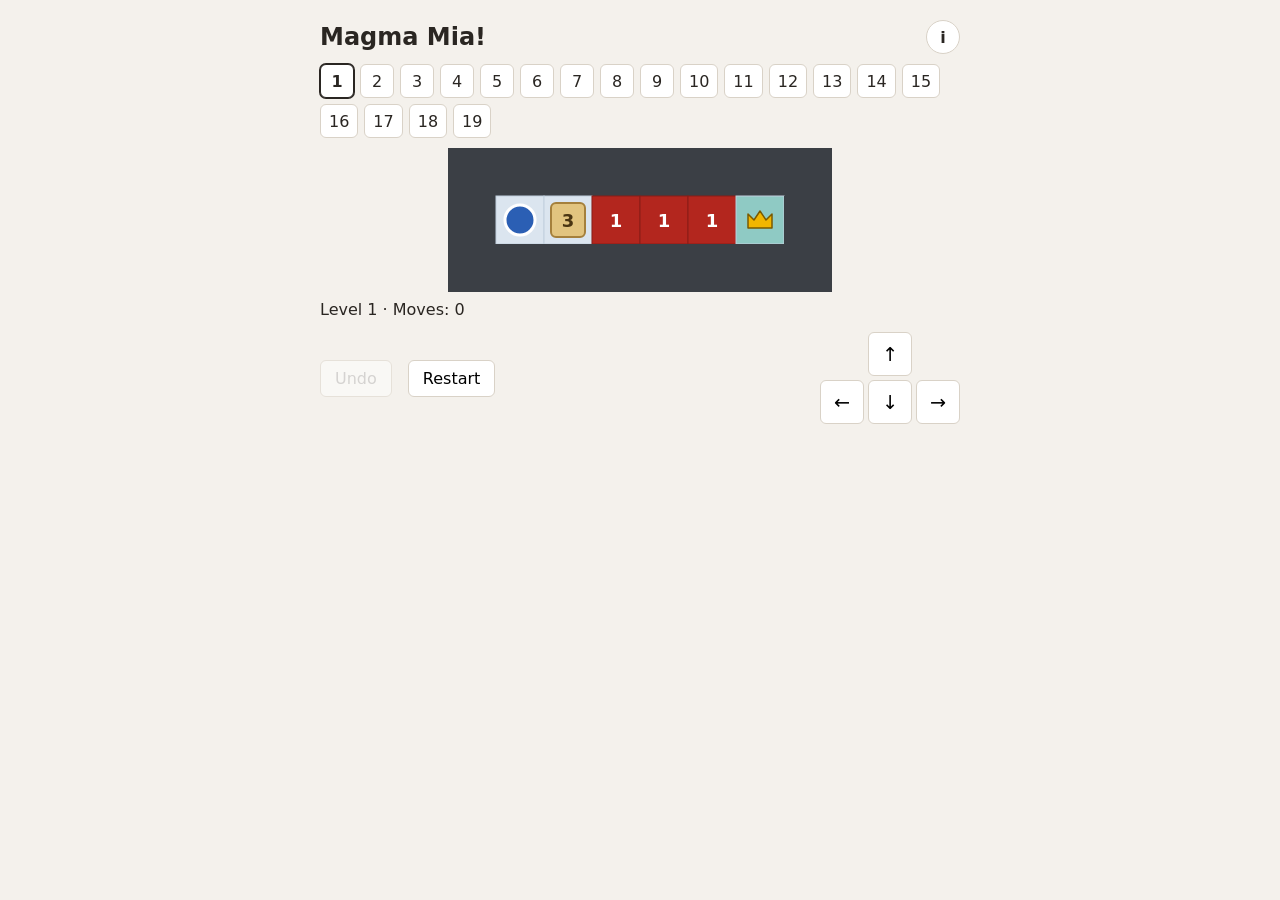
==== index.html @ bc9669b2 "Add a dancefloor candidate set to the game at ?set=dancefloor Twelve "Clear the dancefloor" candidat" ====
<!doctype html>
<html lang="en">

<head>
  <meta charset="utf-8">
  <meta name="viewport" content="width=device-width, initial-scale=1">
  <meta name="theme-color" content="#f4f1ec">
  <title>Magma Mia!</title>
  <link rel="stylesheet" href="styles.css?v=20260921s">
  <script src="src/engine.js?v=20260921s" defer></script>
  <script src="src/levels.js?v=20260921s" defer></script>
  <script src="src/render.js?v=20260921s" defer></script>
  <script src="src/play.js?v=20260921s" defer></script>
</head>

<body>
  <main class="app">
    <section class="play-area game">
      <header class="game-header">
        <h1 id="game-title">Magma Mia!</h1>
        <button id="info-button" class="icon-button" type="button" aria-label="How to play" aria-expanded="false" aria-controls="info-panel">i</button>
      </header>

      <div id="info-panel" class="info-panel" hidden>
        <ul>
          <li id="objective-help">Seize the crown!</li>
          <li>Walk with the arrow keys or WASD, the buttons below, or by tapping a square next to you.</li>
          <li>Walk into a stack of blocks to push it over. It topples away from you and drops one block on each of the next squares in a line, as many as the stack was tall.</li>
          <li>A block dropped on lava makes it one shallower; lava with nothing left is safe floor. Blocks that fall off the edge are lost, and blocks that hit a wall pile up against it.</li>
          <li>Blocks can land on the crown and cover it. Push them off to uncover it.</li>
          <li>Stepping into lava, or off the edge, is fatal: the level restarts. There is no limit on undo.</li>
        </ul>
        <label class="field-check">
          <input id="gentle-lava" type="checkbox">
          <span>Gentle lava: refuse the move instead of dying</span>
        </label>
        <label class="field-check">
          <input id="show-preview" type="checkbox">
          <span>Preview where a push's blocks would land</span>
        </label>
      </div>

      <nav id="level-nav" class="level-nav" aria-label="Levels"></nav>

      <div id="board-wrap" class="board-wrap">
        <svg id="board" class="board" role="img" aria-label="Game board"></svg>
      </div>

      <p id="status" class="status" aria-live="polite"></p>

      <div class="controls">
        <button id="undo-button" type="button">Undo</button>
        <button id="restart-button" type="button">Restart</button>
        <button id="next-button" type="button" hidden>Next level</button>
        <div class="dpad" aria-label="Move">
          <button class="dpad-up" data-dir="up" type="button" aria-label="Move up">↑</button>
          <button class="dpad-left" data-dir="left" type="button" aria-label="Move left">←</button>
          <button class="dpad-down" data-dir="down" type="button" aria-label="Move down">↓</button>
          <button class="dpad-right" data-dir="right" type="button" aria-label="Move right">→</button>
        </div>
      </div>
    </section>
  </main>
</body>

</html>
---- styles.css ----
:root {
  color-scheme: light;
  --page-bg: #f4f1ec;
  --ink: #2a2622;
  --muted: #6c645b;
  --panel: #ffffff;
  --line: #d9d2c7;

  /* Board palette. Lava is dark red and stacks are light sandy beige, so they
     differ strongly in lightness (not just hue) and stay distinguishable for
     colour-blind players. They also differ in shape: lava fills its cell,
     stacks sit inset on floor. The floor is a very pale blue-grey and the goal
     floor is teal, kept well away from the beige of the stacks that can cover it. */
  --floor: #dbe5ef;
  --floor-edge: #c1cfdd;
  --goal-floor: #8fcac4;
  --lava: #b3261e;
  --lava-edge: #8a1c16;
  --stack: #e2c47f;
  --stack-edge: #a5803c;
  --wall: #3b3f45;
  --player: #2b5fb4;
  --crown: #f2b600;
  --crown-edge: #7a5a00;
}

* {
  box-sizing: border-box;
}

body {
  margin: 0;
  min-height: 100vh;
  background: var(--page-bg);
  color: var(--ink);
  font-family: Inter, ui-sans-serif, system-ui, -apple-system, BlinkMacSystemFont, "Segoe UI", sans-serif;
}

button,
select,
textarea {
  font: inherit;
}

.app {
  display: grid;
  justify-items: center;
  padding: 20px 16px 40px;
}

.play-area {
  width: min(100%, 640px);
}

.masthead h1 {
  margin: 0;
  font-size: 1.5rem;
}

.subtitle {
  margin: 2px 0 14px;
  color: var(--muted);
  font-size: 0.9rem;
}

.objective {
  margin: 0 0 8px;
  font-weight: 600;
}

.board-wrap {
  overflow: auto;
  border-radius: 6px;
}

.board {
  display: block;
  width: 100%;
  height: auto;
  margin: 0 auto;
  user-select: none;
  -webkit-user-select: none;
  touch-action: manipulation;
}

.cell-floor {
  fill: var(--floor);
  stroke: var(--floor-edge);
  stroke-width: 1;
}

.cell-floor.is-goal {
  fill: var(--goal-floor);
}

.cell-lava {
  fill: var(--lava);
  stroke: var(--lava-edge);
  stroke-width: 1;
}

.cell-wall {
  fill: var(--wall);
}

.stack {
  fill: var(--stack);
  stroke: var(--stack-edge);
  stroke-width: 2;
}

.cell-number {
  text-anchor: middle;
  dominant-baseline: central;
  font-size: 18px;
  font-weight: 700;
  pointer-events: none;
}

.cell-number.on-lava {
  fill: #ffffff;
}

.cell-number.on-abyss {
  fill: #ffffff;
  fill-opacity: 0.7;
  font-size: 24px;
  font-weight: 400;
}

.cell-number.on-stack {
  fill: #4a3512;
}

.crown {
  fill: var(--crown);
  stroke: var(--crown-edge);
  stroke-width: 1.5;
  stroke-linejoin: round;
  pointer-events: none;
}

.player {
  fill: var(--player);
  stroke: #ffffff;
  stroke-width: 3;
}

.status {
  min-height: 1.5em;
  margin: 8px 0;
}

.status.is-won {
  color: #1c6b2a;
  font-weight: 700;
}

.status.is-died {
  color: var(--lava);
  font-weight: 700;
}

.controls {
  display: flex;
  flex-wrap: wrap;
  align-items: center;
  gap: 10px 16px;
}

.controls > button,
.button-row button {
  padding: 8px 14px;
  border: 1px solid var(--line);
  border-radius: 6px;
  background: var(--panel);
  cursor: pointer;
}

.controls > button:disabled {
  opacity: 0.5;
  cursor: default;
}

.dpad {
  display: grid;
  grid-template-columns: repeat(3, 44px);
  grid-template-rows: repeat(2, 44px);
  grid-template-areas:
    ". up ."
    "left down right";
  gap: 4px;
  margin-left: auto;
}

.dpad button {
  border: 1px solid var(--line);
  border-radius: 6px;
  background: var(--panel);
  font-size: 1.2rem;
  cursor: pointer;
  touch-action: manipulation;
}

.dpad-up { grid-area: up; }
.dpad-left { grid-area: left; }
.dpad-down { grid-area: down; }
.dpad-right { grid-area: right; }

.keys-hint,
.legend {
  color: var(--muted);
  font-size: 0.85rem;
}

.panel {
  margin-top: 16px;
  padding: 10px 14px;
  border: 1px solid var(--line);
  border-radius: 8px;
  background: var(--panel);
}

.panel summary {
  cursor: pointer;
  font-weight: 600;
}

.field {
  display: grid;
  gap: 4px;
  margin-top: 10px;
}

.field-check {
  grid-template-columns: auto 1fr;
  align-items: center;
  gap: 8px;
}

.field select,
.field textarea {
  width: 100%;
  padding: 6px 8px;
  border: 1px solid var(--line);
  border-radius: 6px;
  background: #fff;
  color: inherit;
}

.field textarea,
.current-text {
  font-family: ui-monospace, SFMono-Regular, Menlo, Consolas, monospace;
  font-size: 0.95rem;
}

.button-row {
  margin-top: 10px;
}

.level-error {
  margin: 8px 0 0;
  color: var(--lava);
}

.current-text {
  margin: 10px 0 0;
  overflow-x: auto;
}

code {
  font-family: ui-monospace, SFMono-Regular, Menlo, Consolas, monospace;
}

/* The player-facing game (index.html) */

.game-header {
  display: flex;
  align-items: center;
  justify-content: space-between;
  gap: 12px;
  margin-bottom: 10px;
}

.game-header h1 {
  margin: 0;
  font-size: 1.5rem;
}

.icon-button {
  width: 34px;
  height: 34px;
  border: 1px solid var(--line);
  border-radius: 50%;
  background: var(--panel);
  color: var(--ink);
  font-weight: 700;
  cursor: pointer;
}

.info-panel {
  margin: 0 0 12px;
  padding: 10px 14px;
  border: 1px solid var(--line);
  border-radius: 8px;
  background: var(--panel);
  font-size: 0.92rem;
}

.info-panel ul {
  margin: 0 0 10px;
  padding-left: 1.2em;
}

.info-panel li + li {
  margin-top: 4px;
}

.info-panel .field-check + .field-check {
  margin-top: 6px;
}

.info-panel .field-check {
  display: flex;
  align-items: center;
  gap: 8px;
  margin: 0;
}

.level-nav {
  display: flex;
  flex-wrap: wrap;
  gap: 6px;
  margin-bottom: 10px;
}

.level-button {
  min-width: 34px;
  height: 34px;
  padding: 0 8px;
  border: 1px solid var(--line);
  border-radius: 6px;
  background: var(--panel);
  color: var(--ink);
  font: inherit;
  cursor: pointer;
}

.level-button.is-solved {
  border-color: var(--stack-edge);
  background: #f6ecd0;
}

.level-button.is-current {
  border-color: var(--ink);
  font-weight: 700;
  box-shadow: 0 0 0 1px var(--ink);
}

.controls > button[hidden] {
  display: none;
}

/* Push preview tags (see drawChips in render.js) */

.preview-chip {
  pointer-events: none;
}

.preview-chip rect {
  fill: #fffdf6;
  fill-opacity: 0.95;
  stroke: var(--stack-edge);
  stroke-width: 1.5;
}

.preview-chip text {
  fill: #4a3512;
  font-size: 11px;
  font-weight: 700;
  text-anchor: middle;
  dominant-baseline: central;
}

/* Blocks that would be lost off the edge: dashed and muted. */
.preview-chip.is-lost rect {
  stroke: #6c645b;
  stroke-dasharray: 3 2;
  fill-opacity: 0.8;
}

.preview-chip.is-lost text {
  fill: #6c645b;
}
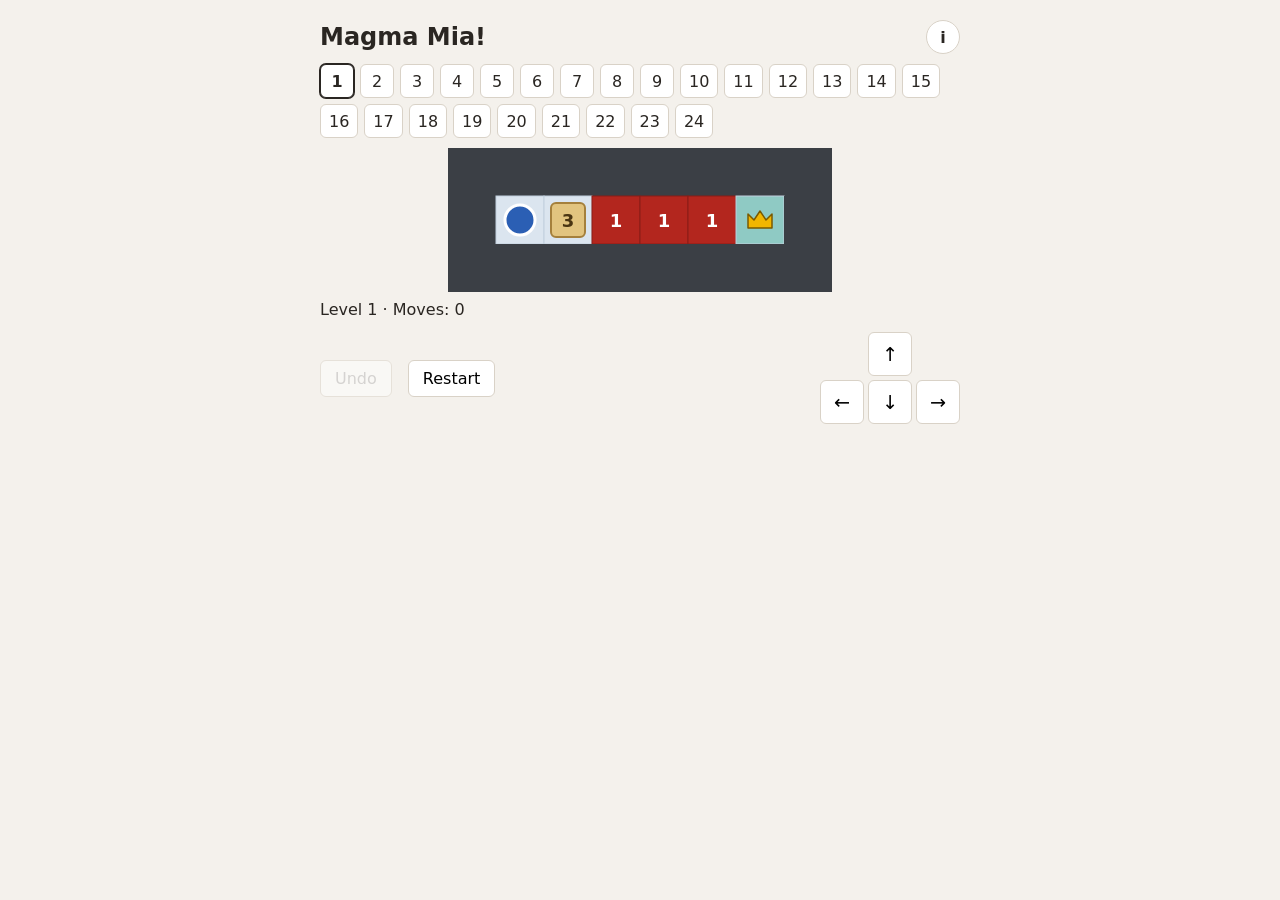
==== commit d5c2ca53: "Add the five group 1 search levels as levels 20 to 24 The levels kept by the first search that ignor" ====
--- a/index.html
+++ b/index.html
@@ -6,11 +6,11 @@
   <meta name="viewport" content="width=device-width, initial-scale=1">
   <meta name="theme-color" content="#f4f1ec">
   <title>Magma Mia!</title>
-  <link rel="stylesheet" href="styles.css?v=20260921s">
-  <script src="src/engine.js?v=20260921s" defer></script>
-  <script src="src/levels.js?v=20260921s" defer></script>
-  <script src="src/render.js?v=20260921s" defer></script>
-  <script src="src/play.js?v=20260921s" defer></script>
+  <link rel="stylesheet" href="styles.css?v=20260921v">
+  <script src="src/engine.js?v=20260921v" defer></script>
+  <script src="src/levels.js?v=20260921v" defer></script>
+  <script src="src/render.js?v=20260921v" defer></script>
+  <script src="src/play.js?v=20260921v" defer></script>
 </head>
 
 <body>
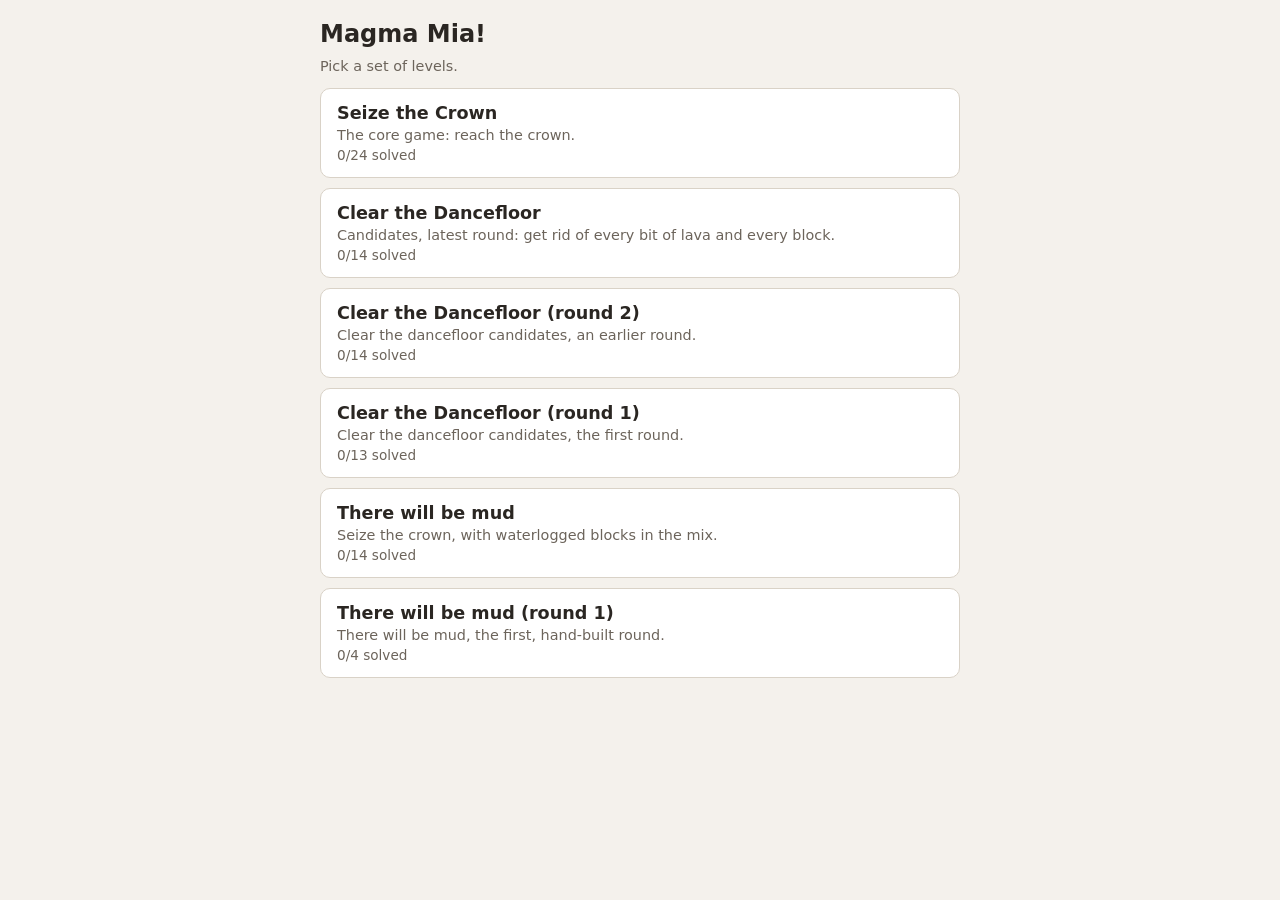
==== commit 112ceca0: "Add waterlogged blocks ("There will be mud"), dancefloor round 3, and a home screen Waterlogged bloc" ====
--- a/index.html
+++ b/index.html
@@ -6,18 +6,45 @@
   <meta name="viewport" content="width=device-width, initial-scale=1">
   <meta name="theme-color" content="#f4f1ec">
   <title>Magma Mia!</title>
-  <link rel="stylesheet" href="styles.css?v=20260921v">
-  <script src="src/engine.js?v=20260921v" defer></script>
-  <script src="src/levels.js?v=20260921v" defer></script>
-  <script src="src/render.js?v=20260921v" defer></script>
-  <script src="src/play.js?v=20260921v" defer></script>
+  <link rel="stylesheet" href="styles.css?v=20260922f">
+  <script src="src/engine.js?v=20260922f" defer></script>
+  <script src="src/levels.js?v=20260922f" defer></script>
+  <script src="src/render.js?v=20260922f" defer></script>
+  <script src="src/play.js?v=20260922f" defer></script>
 </head>
 
 <body>
   <main class="app">
-    <section class="play-area game">
+    <!-- Which one of the three sections below is shown is decided by play.js
+         (state.view), toggling `hidden`. Home lists the sets of levels; Levels is
+         the picker for whichever set was chosen (or linked to with ?set=); Play is
+         the board itself. -->
+    <section id="home-screen" class="play-area home" hidden>
       <header class="game-header">
-        <h1 id="game-title">Magma Mia!</h1>
+        <h1>Magma Mia!</h1>
+      </header>
+      <p class="subtitle">Pick a set of levels.</p>
+      <div id="mode-list" class="mode-list"></div>
+    </section>
+
+    <section id="levels-screen" class="play-area levels" hidden>
+      <header class="game-header">
+        <div class="header-left">
+          <button id="levels-home-button" class="text-button" type="button">&larr; Modes</button>
+          <h1 id="levels-title">Levels</h1>
+        </div>
+        <button id="levels-continue-button" class="text-button" type="button" hidden>Continue &rarr;</button>
+      </header>
+      <p id="levels-subtitle" class="subtitle"></p>
+      <div id="levels-grid" class="level-nav levels-grid" aria-label="Levels"></div>
+    </section>
+
+    <section id="play-screen" class="play-area game" hidden>
+      <header class="game-header">
+        <div class="header-left">
+          <button id="play-levels-button" class="text-button" type="button">&larr; Levels</button>
+          <h1 id="game-title">Magma Mia!</h1>
+        </div>
         <button id="info-button" class="icon-button" type="button" aria-label="How to play" aria-expanded="false" aria-controls="info-panel">i</button>
       </header>
 
@@ -27,6 +54,7 @@
           <li>Walk with the arrow keys or WASD, the buttons below, or by tapping a square next to you.</li>
           <li>Walk into a stack of blocks to push it over. It topples away from you and drops one block on each of the next squares in a line, as many as the stack was tall.</li>
           <li>A block dropped on lava makes it one shallower; lava with nothing left is safe floor. Blocks that fall off the edge are lost, and blocks that hit a wall pile up against it.</li>
+          <li>A darker, wet-sand block is waterlogged mud: dropped on lava it fills it completely, however deep (but not the infinite lava around the edge). Touching a waterlogged block waterlogs the rest of that stack too.</li>
           <li>Blocks can land on the crown and cover it. Push them off to uncover it.</li>
           <li>Stepping into lava, or off the edge, is fatal: the level restarts. There is no limit on undo.</li>
         </ul>
@@ -39,8 +67,6 @@
           <span>Preview where a push's blocks would land</span>
         </label>
       </div>
-
-      <nav id="level-nav" class="level-nav" aria-label="Levels"></nav>
 
       <div id="board-wrap" class="board-wrap">
         <svg id="board" class="board" role="img" aria-label="Game board"></svg>
--- a/styles.css
+++ b/styles.css
@@ -18,6 +18,11 @@
   --lava-edge: #8a1c16;
   --stack: #e2c47f;
   --stack-edge: #a5803c;
+  /* Waterlogged blocks ("There will be mud"): the same sandy hue, darkened like wet
+     sand, so wet and dry read as the same material in two states, not two materials.
+     Revisit alongside the brown/red colourblind check once the mechanic settles. */
+  --stack-wet: #8a6b3a;
+  --stack-wet-edge: #5c4620;
   --wall: #3b3f45;
   --player: #2b5fb4;
   --crown: #f2b600;
@@ -109,6 +114,11 @@
   stroke-width: 2;
 }
 
+.stack.is-wet {
+  fill: var(--stack-wet);
+  stroke: var(--stack-wet-edge);
+}
+
 .cell-number {
   text-anchor: middle;
   dominant-baseline: central;
@@ -130,6 +140,11 @@
 
 .cell-number.on-stack {
   fill: #4a3512;
+}
+
+.cell-number.on-wet {
+  /* The dark stack text doesn't read on the darker wet fill; go light instead. */
+  fill: #f4ead2;
 }
 
 .crown {
@@ -287,6 +302,82 @@
   font-size: 1.5rem;
 }
 
+.header-left {
+  display: flex;
+  align-items: center;
+  gap: 10px;
+}
+
+.text-button {
+  padding: 6px 4px;
+  border: none;
+  background: none;
+  color: var(--muted);
+  font: inherit;
+  font-weight: 600;
+  cursor: pointer;
+}
+
+.text-button:hover {
+  color: var(--ink);
+}
+
+.text-button[hidden] {
+  display: none;
+}
+
+/* Home screen: pick a set of levels. */
+
+.mode-list {
+  display: grid;
+  gap: 10px;
+  margin-top: 14px;
+}
+
+.mode-card {
+  display: grid;
+  gap: 4px;
+  padding: 14px 16px;
+  border: 1px solid var(--line);
+  border-radius: 10px;
+  background: var(--panel);
+  text-align: left;
+  font: inherit;
+  color: inherit;
+  cursor: pointer;
+}
+
+.mode-card:hover {
+  border-color: var(--stack-edge);
+}
+
+.mode-title {
+  font-size: 1.1rem;
+  font-weight: 700;
+}
+
+.mode-blurb {
+  color: var(--muted);
+  font-size: 0.9rem;
+}
+
+.mode-progress {
+  color: var(--muted);
+  font-size: 0.85rem;
+}
+
+/* Level-select screen: a grid of level buttons within one set. */
+
+.levels-grid {
+  margin-top: 4px;
+}
+
+.levels-grid .level-button {
+  min-width: 44px;
+  height: 44px;
+  font-size: 1.05rem;
+}
+
 .icon-button {
   width: 34px;
   height: 34px;
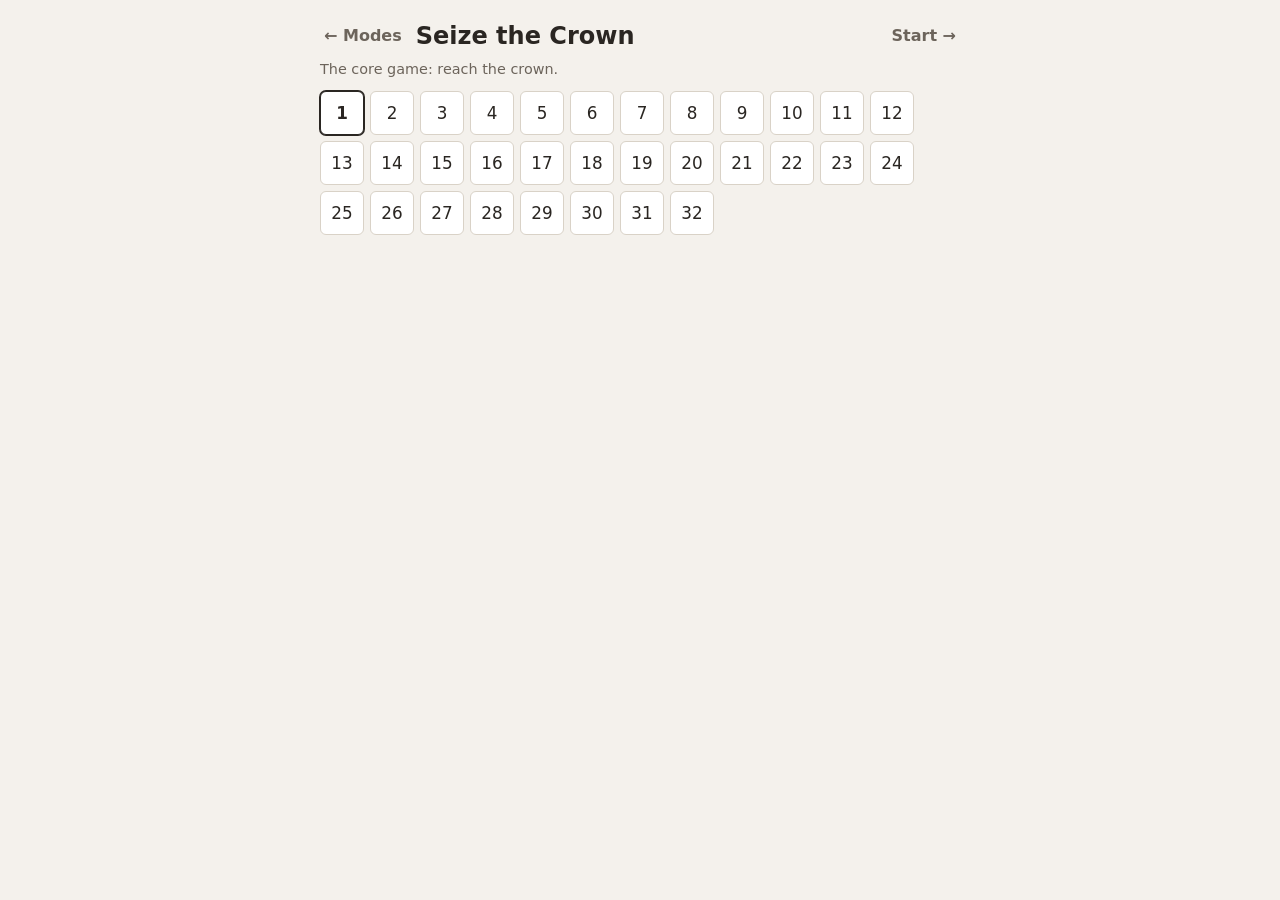
==== commit 26b9bec5: "Add new levels from both generators, and make Seize the Crown the real front page Levels: potion tut" ====
--- a/index.html
+++ b/index.html
@@ -6,11 +6,11 @@
   <meta name="viewport" content="width=device-width, initial-scale=1">
   <meta name="theme-color" content="#f4f1ec">
   <title>Magma Mia!</title>
-  <link rel="stylesheet" href="styles.css?v=20260922f">
-  <script src="src/engine.js?v=20260922f" defer></script>
-  <script src="src/levels.js?v=20260922f" defer></script>
-  <script src="src/render.js?v=20260922f" defer></script>
-  <script src="src/play.js?v=20260922f" defer></script>
+  <link rel="stylesheet" href="styles.css?v=20260923c">
+  <script src="src/engine.js?v=20260923c" defer></script>
+  <script src="src/levels.js?v=20260923h" defer></script>
+  <script src="src/render.js?v=20260923f" defer></script>
+  <script src="src/play.js?v=20260923e" defer></script>
 </head>
 
 <body>
@@ -56,6 +56,7 @@
           <li>A block dropped on lava makes it one shallower; lava with nothing left is safe floor. Blocks that fall off the edge are lost, and blocks that hit a wall pile up against it.</li>
           <li>A darker, wet-sand block is waterlogged mud: dropped on lava it fills it completely, however deep (but not the infinite lava around the edge). Touching a waterlogged block waterlogs the rest of that stack too.</li>
           <li>Blocks can land on the crown and cover it. Push them off to uncover it.</li>
+          <li>A small purple flask on the floor is a potion: pick it up by walking onto it. It buys exactly one otherwise-fatal step onto lava, then it's used up -- so the step right after that one still has to land somewhere safe. It doesn't work on the swirling abyss around the edge, which is always fatal. While you're carrying a potion, the ring around the player turns green.</li>
           <li>Stepping into lava, or off the edge, is fatal: the level restarts. There is no limit on undo.</li>
         </ul>
         <label class="field-check">
--- a/styles.css
+++ b/styles.css
@@ -25,8 +25,24 @@
   --stack-wet-edge: #5c4620;
   --wall: #3b3f45;
   --player: #2b5fb4;
+  /* A green ring while a potion is carried -- easy to tell from the ordinary white
+     ring (and from the wall's neutral grey) since it isn't a hue-only distinction. */
+  --protected: #009e73;
   --crown: #f2b600;
   --crown-edge: #7a5a00;
+  /* Potions (an unnamed idea so far): reddish purple, an Okabe-Ito colour not used
+     anywhere else on the board, so it reads as its own thing even before the flask
+     shape registers. */
+  --potion: #cc79a7;
+  --potion-edge: #7a3f5b;
+  /* The abyss (infinite lava): a dark, space-like square with a black-hole core
+     and white radiating arms, rather than a shade of ordinary lava, since it's an
+     absolute hazard a potion can't buy a step onto, unlike finite lava. The swirl
+     is its own shape cue, not just a colour one. */
+  --abyss: #221a3d;
+  --abyss-edge: #120e22;
+  --abyss-core: #000000;
+  --abyss-arm: #ffffff;
 }
 
 * {
@@ -131,11 +147,24 @@
   fill: #ffffff;
 }
 
-.cell-number.on-abyss {
-  fill: #ffffff;
-  fill-opacity: 0.7;
-  font-size: 24px;
-  font-weight: 400;
+.cell-abyss {
+  fill: var(--abyss);
+  stroke: var(--abyss-edge);
+  stroke-width: 1;
+}
+
+.abyss-arm {
+  fill: none;
+  stroke: var(--abyss-arm);
+  stroke-width: 2;
+  stroke-linecap: round;
+  opacity: 0.85;
+  pointer-events: none;
+}
+
+.abyss-core {
+  fill: var(--abyss-core);
+  pointer-events: none;
 }
 
 .cell-number.on-stack {
@@ -155,10 +184,20 @@
   pointer-events: none;
 }
 
+.potion rect {
+  fill: var(--potion);
+  stroke: var(--potion-edge);
+  stroke-width: 1.5;
+}
+
 .player {
   fill: var(--player);
   stroke: #ffffff;
   stroke-width: 3;
+}
+
+.player.is-protected {
+  stroke: var(--protected);
 }
 
 .status {
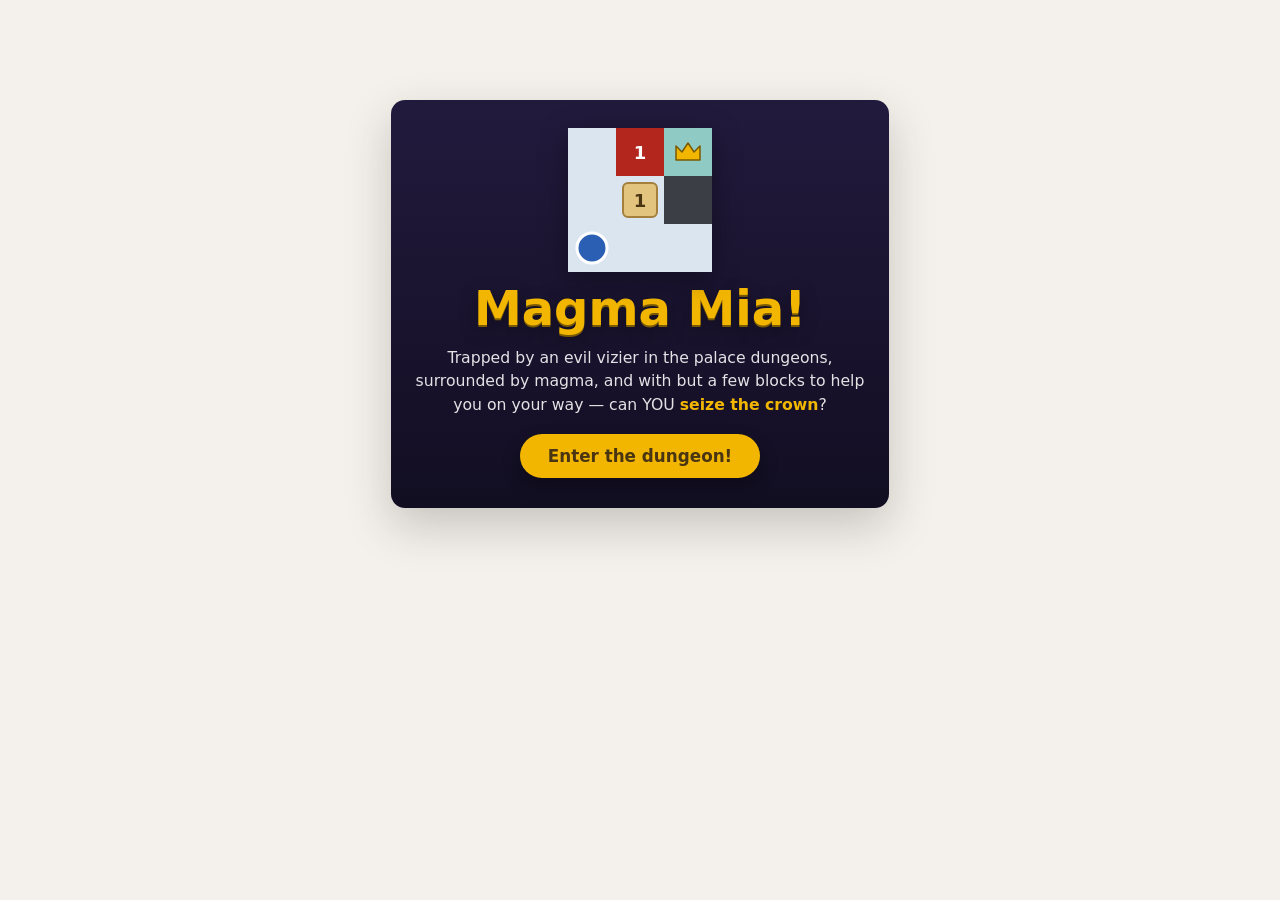
==== commit 618bfbfe: "Add a splash screen and replace the level slider with a 9-button queue. Co-Authored-By: Claude Sonne" ====
--- a/index.html
+++ b/index.html
@@ -6,19 +6,29 @@
   <meta name="viewport" content="width=device-width, initial-scale=1">
   <meta name="theme-color" content="#f4f1ec">
   <title>Magma Mia!</title>
-  <link rel="stylesheet" href="styles.css?v=20260923c">
+  <link rel="stylesheet" href="styles.css?v=20260924b">
   <script src="src/engine.js?v=20260923c" defer></script>
   <script src="src/levels.js?v=20260923h" defer></script>
-  <script src="src/render.js?v=20260923f" defer></script>
-  <script src="src/play.js?v=20260923e" defer></script>
+  <script src="src/render.js?v=20260923i" defer></script>
+  <script src="src/play.js?v=20260924b" defer></script>
 </head>
 
 <body>
   <main class="app">
-    <!-- Which one of the three sections below is shown is decided by play.js
-         (state.view), toggling `hidden`. Home lists the sets of levels; Levels is
-         the picker for whichever set was chosen (or linked to with ?set=); Play is
-         the board itself. -->
+    <!-- Which one of the four sections below is shown is decided by play.js
+         (state.view), toggling `hidden`. Splash is the real front page (Seize
+         the Crown only); Home lists every set of levels (Michael's own review
+         tool, at ?set=home); Levels is the picker for whichever set was chosen
+         (or linked to with ?set=); Play is the board itself. -->
+    <section id="splash-screen" class="play-area splash" hidden>
+      <div class="hero">
+        <svg id="splash-art" class="hero-art board" role="img" aria-label="A tiny playable taste of the game: push the block into the magma to bridge it, then step across to the crown"></svg>
+        <h1 class="hero-title">Magma Mia!</h1>
+        <p class="hero-tagline">Trapped by an evil vizier in the palace dungeons, surrounded by magma, and with but a few blocks to help you on your way &mdash; can YOU <strong>seize the crown</strong>?</p>
+        <button id="enter-dungeon-button" class="enter-button" type="button">Enter the dungeon!</button>
+      </div>
+    </section>
+
     <section id="home-screen" class="play-area home" hidden>
       <header class="game-header">
         <h1>Magma Mia!</h1>
@@ -36,15 +46,17 @@
         <button id="levels-continue-button" class="text-button" type="button" hidden>Continue &rarr;</button>
       </header>
       <p id="levels-subtitle" class="subtitle"></p>
-      <div id="levels-grid" class="level-nav levels-grid" aria-label="Levels"></div>
+      <div class="level-queue">
+        <button id="levels-queue-prev" class="queue-nav" type="button" aria-label="Earlier levels">&#9664;</button>
+        <div id="levels-grid" class="levels-grid" aria-label="Levels"></div>
+        <button id="levels-queue-next" class="queue-nav" type="button" aria-label="Later levels">&#9654;</button>
+      </div>
     </section>
 
     <section id="play-screen" class="play-area game" hidden>
-      <header class="game-header">
-        <div class="header-left">
-          <button id="play-levels-button" class="text-button" type="button">&larr; Levels</button>
-          <h1 id="game-title">Magma Mia!</h1>
-        </div>
+      <header class="game-header game-header-centered">
+        <button id="play-levels-button" class="text-button icon-only" type="button" aria-label="Back to levels">&larr;</button>
+        <h1 id="game-title">Magma Mia!</h1>
         <button id="info-button" class="icon-button" type="button" aria-label="How to play" aria-expanded="false" aria-controls="info-panel">i</button>
       </header>
 
@@ -53,15 +65,13 @@
           <li id="objective-help">Seize the crown!</li>
           <li>Walk with the arrow keys or WASD, the buttons below, or by tapping a square next to you.</li>
           <li>Walk into a stack of blocks to push it over. It topples away from you and drops one block on each of the next squares in a line, as many as the stack was tall.</li>
-          <li>A block dropped on lava makes it one shallower; lava with nothing left is safe floor. Blocks that fall off the edge are lost, and blocks that hit a wall pile up against it.</li>
-          <li>A darker, wet-sand block is waterlogged mud: dropped on lava it fills it completely, however deep (but not the infinite lava around the edge). Touching a waterlogged block waterlogs the rest of that stack too.</li>
+          <li>A block dropped on magma makes it one shallower; magma with nothing left is safe floor. Blocks that fall off the edge are lost, and blocks that hit a wall pile up against it.</li>
           <li>Blocks can land on the crown and cover it. Push them off to uncover it.</li>
-          <li>A small purple flask on the floor is a potion: pick it up by walking onto it. It buys exactly one otherwise-fatal step onto lava, then it's used up -- so the step right after that one still has to land somewhere safe. It doesn't work on the swirling abyss around the edge, which is always fatal. While you're carrying a potion, the ring around the player turns green.</li>
-          <li>Stepping into lava, or off the edge, is fatal: the level restarts. There is no limit on undo.</li>
+          <li>Stepping into magma, or off the edge, is fatal: the level restarts. There is no limit on undo.</li>
         </ul>
         <label class="field-check">
           <input id="gentle-lava" type="checkbox">
-          <span>Gentle lava: refuse the move instead of dying</span>
+          <span>Gentle magma: refuse the move instead of dying</span>
         </label>
         <label class="field-check">
           <input id="show-preview" type="checkbox">
@@ -79,12 +89,12 @@
         <button id="undo-button" type="button">Undo</button>
         <button id="restart-button" type="button">Restart</button>
         <button id="next-button" type="button" hidden>Next level</button>
-        <div class="dpad" aria-label="Move">
-          <button class="dpad-up" data-dir="up" type="button" aria-label="Move up">↑</button>
-          <button class="dpad-left" data-dir="left" type="button" aria-label="Move left">←</button>
-          <button class="dpad-down" data-dir="down" type="button" aria-label="Move down">↓</button>
-          <button class="dpad-right" data-dir="right" type="button" aria-label="Move right">→</button>
-        </div>
+      </div>
+
+      <div class="level-queue">
+        <button id="play-queue-prev" class="queue-nav" type="button" aria-label="Earlier levels">&#9664;</button>
+        <div id="play-levels-grid" class="levels-grid" aria-label="Jump to a level"></div>
+        <button id="play-queue-next" class="queue-nav" type="button" aria-label="Later levels">&#9654;</button>
       </div>
     </section>
   </main>
--- a/styles.css
+++ b/styles.css
@@ -106,8 +106,6 @@
 
 .cell-floor {
   fill: var(--floor);
-  stroke: var(--floor-edge);
-  stroke-width: 1;
 }
 
 .cell-floor.is-goal {
@@ -116,12 +114,23 @@
 
 .cell-lava {
   fill: var(--lava);
-  stroke: var(--lava-edge);
-  stroke-width: 1;
 }
 
 .cell-wall {
   fill: var(--wall);
+}
+
+/* The "solved" indicator: the border -- walls and the abyss alike -- fades
+   away to reveal the floor rect drawn underneath each one (see renderCell in
+   render.js), rather than only a status line saying so. Toggled on the board
+   itself (see play.js), so it applies to every border cell without needing
+   to single out which ones are actually on the ring. */
+.board.is-solved .cell-wall,
+.board.is-solved .cell-abyss,
+.board.is-solved .abyss-arm,
+.board.is-solved .abyss-core {
+  opacity: 0;
+  transition: opacity 900ms ease;
 }
 
 .stack {
@@ -203,6 +212,7 @@
 .status {
   min-height: 1.5em;
   margin: 8px 0;
+  text-align: center;
 }
 
 .status.is-won {
@@ -219,6 +229,7 @@
   display: flex;
   flex-wrap: wrap;
   align-items: center;
+  justify-content: center;
   gap: 10px 16px;
 }
 
@@ -236,6 +247,8 @@
   cursor: default;
 }
 
+/* Only bench.html (the developer's test bench) still has a dpad -- the
+   player-facing game dropped it (keyboard/WASD and tap-to-move cover it). */
 .dpad {
   display: grid;
   grid-template-columns: repeat(3, 44px);
@@ -341,6 +354,27 @@
   font-size: 1.5rem;
 }
 
+/* The play screen's header: back-button and info-button pinned to the two
+   symmetric outer columns, so the title lands truly centered regardless of
+   how wide either button is (not just centered within a left-hand group). */
+.game-header-centered {
+  display: grid;
+  grid-template-columns: 1fr auto 1fr;
+}
+
+.game-header-centered h1 {
+  grid-column: 2;
+  text-align: center;
+}
+
+.game-header-centered > .text-button {
+  justify-self: start;
+}
+
+.game-header-centered > .icon-button {
+  justify-self: end;
+}
+
 .header-left {
   display: flex;
   align-items: center;
@@ -357,6 +391,11 @@
   cursor: pointer;
 }
 
+.text-button.icon-only {
+  padding: 6px 10px;
+  font-size: 1.1rem;
+}
+
 .text-button:hover {
   color: var(--ink);
 }
@@ -405,16 +444,155 @@
   font-size: 0.85rem;
 }
 
-/* Level-select screen: a grid of level buttons within one set. */
+/* The splash screen, Seize the Crown's real front page: just the hero, with a
+   button leading straight into play (see #splash-screen in index.html). Dark
+   and lit like the abyss itself (reusing its own colour tokens), with the
+   crown's gold for the title and the one phrase worth calling out in the
+   tagline. */
+
+.splash {
+  display: grid;
+  justify-items: center;
+  padding-top: min(12vh, 80px);
+}
+
+.splash[hidden] {
+  /* .splash's own `display: grid` above is an author rule, which beats the
+     browser's default `[hidden] { display: none }` even with `hidden` set --
+     without this override the splash screen stayed visible over every other
+     screen once you were in the dungeon. */
+  display: none;
+}
+
+.hero {
+  display: grid;
+  justify-items: center;
+  text-align: center;
+  gap: 14px;
+  padding: 28px 20px 30px;
+  border-radius: 14px;
+  background: linear-gradient(180deg, var(--abyss) 0%, var(--abyss-edge) 100%);
+  box-shadow: 0 18px 46px rgba(42, 38, 34, 0.22);
+}
+
+.enter-button {
+  margin-top: 4px;
+  padding: 12px 28px;
+  border: none;
+  border-radius: 999px;
+  background: var(--crown);
+  color: #4a3512;
+  font: inherit;
+  font-size: 1.05rem;
+  font-weight: 700;
+  cursor: pointer;
+  box-shadow: 0 8px 18px rgba(0, 0, 0, 0.3);
+  transition: transform 140ms ease;
+}
+
+.enter-button:hover {
+  transform: translateY(-2px);
+}
+
+.hero-art {
+  width: min(100%, 260px);
+  height: auto;
+  filter: drop-shadow(0 6px 14px rgba(0, 0, 0, 0.35));
+}
+
+.hero-title {
+  margin: 0;
+  font-size: clamp(2rem, 8vw, 3rem);
+  font-weight: 780;
+  line-height: 0.95;
+  color: var(--crown);
+  text-shadow: 0 2px 0 var(--crown-edge), 0 6px 18px rgba(0, 0, 0, 0.35);
+}
+
+.hero-tagline {
+  margin: 0;
+  max-width: 46ch;
+  color: rgba(255, 255, 255, 0.88);
+  font-size: 0.98rem;
+  line-height: 1.5;
+}
+
+.hero-tagline strong {
+  color: var(--crown);
+}
+
+/* A two-sided queue of level buttons within one set -- up to 9 locked button
+   positions, the current level centred by default (fewer than 4 to one side,
+   e.g. near level 1, just shifts the window so it starts there instead). The
+   triangle buttons jump straight to the far end in one press rather than
+   paging gradually -- there's only ever "as far left/right as possible" to
+   go, not intermediate stops -- and are hidden entirely once that end is
+   already fully in view. No scrolling: exactly the levels in the current
+   window are rendered, so the strip's own width never exceeds 9 buttons. */
+
+.level-queue {
+  display: flex;
+  align-items: center;
+  justify-content: center;
+  gap: 6px;
+  margin-top: 4px;
+}
+
+.queue-nav {
+  flex: none;
+  width: 30px;
+  height: 36px;
+  border: none;
+  background: none;
+  color: var(--ink);
+  font-size: 1.3rem;
+  line-height: 1;
+  cursor: pointer;
+}
 
 .levels-grid {
-  margin-top: 4px;
+  display: flex;
+  align-items: center;
+  justify-content: center;
+  gap: 8px;
+  padding: 10px 6px 16px;
 }
 
 .levels-grid .level-button {
-  min-width: 44px;
+  flex: none;
+  width: 44px;
   height: 44px;
   font-size: 1.05rem;
+  transition: transform 140ms ease, opacity 140ms ease;
+}
+
+/* Played only on the buttons that just slid into view after a triangle-button
+   press (see the `direction` argument to renderLevelQueue in play.js) --
+   an ordinary re-render (e.g. after a move) passes no direction and gets no
+   animation, since the window hasn't changed. */
+@keyframes queue-enter-from-left {
+  from { transform: translateX(-16px); opacity: 0; }
+}
+@keyframes queue-enter-from-right {
+  from { transform: translateX(16px); opacity: 0; }
+}
+.levels-grid .level-button.enter-left {
+  animation: queue-enter-from-left 180ms ease;
+}
+.levels-grid .level-button.enter-right {
+  animation: queue-enter-from-right 180ms ease;
+}
+
+.levels-grid .level-button.is-solved {
+  opacity: 0.55;
+  transform: scale(0.82);
+}
+
+.levels-grid .level-button.is-current {
+  transform: scale(1.18);
+  background: var(--goal-floor);
+  border-color: var(--crown-edge);
+  box-shadow: 0 4px 10px rgba(42, 38, 34, 0.22);
 }
 
 .icon-button {
@@ -457,13 +635,6 @@
   margin: 0;
 }
 
-.level-nav {
-  display: flex;
-  flex-wrap: wrap;
-  gap: 6px;
-  margin-bottom: 10px;
-}
-
 .level-button {
   min-width: 34px;
   height: 34px;
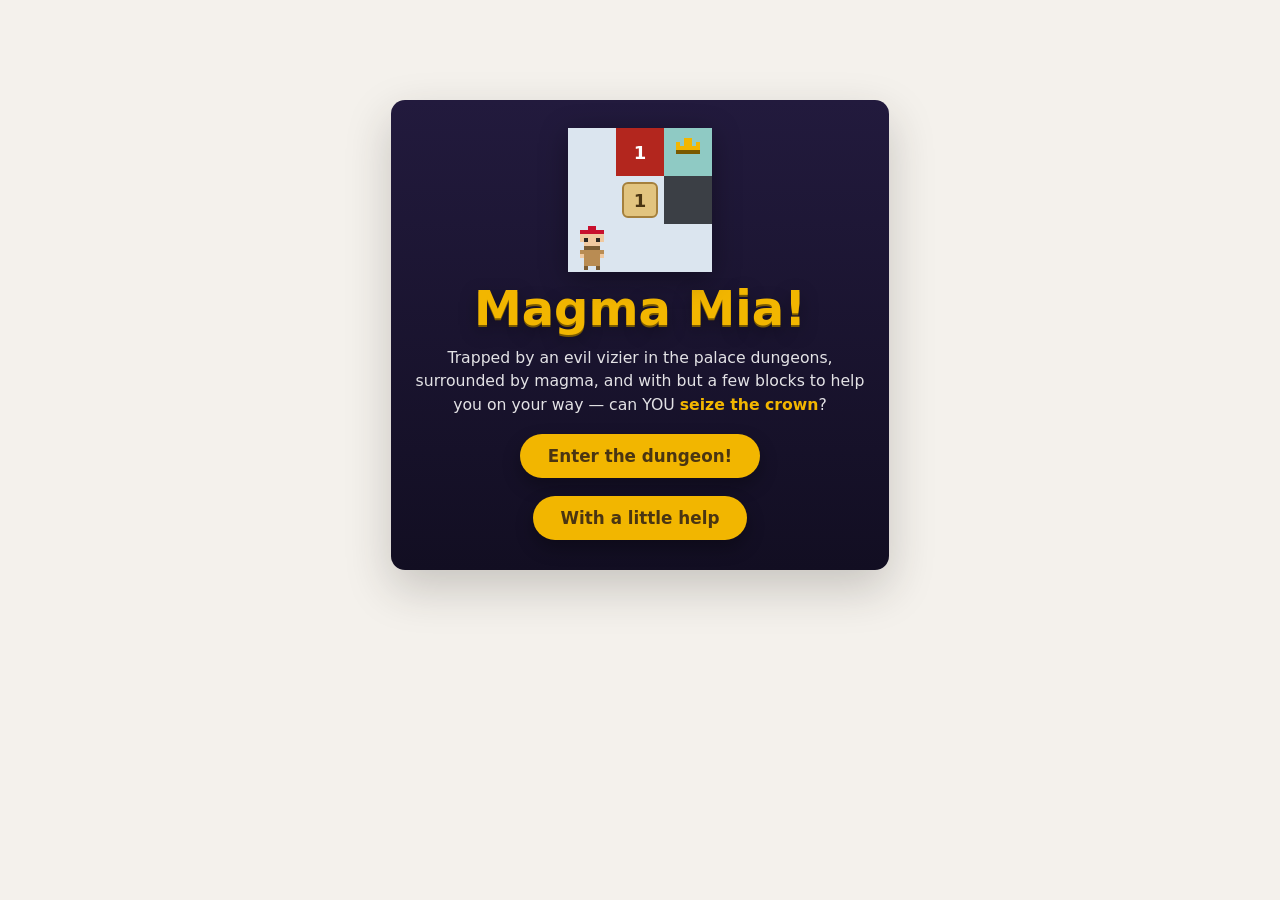
==== commit 50d254f2: "Rework the robe levels: worn from the start, cheese and walk-only checks, keyboard fixes. Co-Authore" ====
--- a/index.html
+++ b/index.html
@@ -6,11 +6,11 @@
   <meta name="viewport" content="width=device-width, initial-scale=1">
   <meta name="theme-color" content="#f4f1ec">
   <title>Magma Mia!</title>
-  <link rel="stylesheet" href="styles.css?v=20260924b">
+  <link rel="stylesheet" href="styles.css?v=20260924o">
   <script src="src/engine.js?v=20260923c" defer></script>
-  <script src="src/levels.js?v=20260923h" defer></script>
-  <script src="src/render.js?v=20260923i" defer></script>
-  <script src="src/play.js?v=20260924b" defer></script>
+  <script src="src/levels.js?v=20260924r" defer></script>
+  <script src="src/render.js?v=20260924j" defer></script>
+  <script src="src/play.js?v=20260924i" defer></script>
 </head>
 
 <body>
@@ -26,6 +26,7 @@
         <h1 class="hero-title">Magma Mia!</h1>
         <p class="hero-tagline">Trapped by an evil vizier in the palace dungeons, surrounded by magma, and with but a few blocks to help you on your way &mdash; can YOU <strong>seize the crown</strong>?</p>
         <button id="enter-dungeon-button" class="enter-button" type="button">Enter the dungeon!</button>
+        <button id="get-help-button" class="enter-button" type="button">With a little help</button>
       </div>
     </section>
 
@@ -63,11 +64,9 @@
       <div id="info-panel" class="info-panel" hidden>
         <ul>
           <li id="objective-help">Seize the crown!</li>
-          <li>Walk with the arrow keys or WASD, the buttons below, or by tapping a square next to you.</li>
-          <li>Walk into a stack of blocks to push it over. It topples away from you and drops one block on each of the next squares in a line, as many as the stack was tall.</li>
-          <li>A block dropped on magma makes it one shallower; magma with nothing left is safe floor. Blocks that fall off the edge are lost, and blocks that hit a wall pile up against it.</li>
-          <li>Blocks can land on the crown and cover it. Push them off to uncover it.</li>
-          <li>Stepping into magma, or off the edge, is fatal: the level restarts. There is no limit on undo.</li>
+          <li id="robe-help" hidden>The wizard has given you a magical robe, which will protect you the first time you step on the magma.</li>
+          <li>Walk into a stack of blocks to push it over. It topples away from you.</li>
+          <li>A block dropped on magma makes it one shallower. Blocks that fall into the abyss are lost, and blocks that hit a wall pile up against it.</li>
         </ul>
         <label class="field-check">
           <input id="gentle-lava" type="checkbox">
@@ -77,10 +76,17 @@
           <input id="show-preview" type="checkbox">
           <span>Preview where a push's blocks would land</span>
         </label>
+        <label class="field-check">
+          <input id="show-commentary" type="checkbox" checked>
+          <span>Comment on each move</span>
+        </label>
       </div>
 
-      <div id="board-wrap" class="board-wrap">
-        <svg id="board" class="board" role="img" aria-label="Game board"></svg>
+      <div id="board-stage" class="board-stage">
+        <div id="board-wrap" class="board-wrap">
+          <svg id="board" class="board" role="img" aria-label="Game board"></svg>
+        </div>
+        <svg id="solved-badge" class="solved-badge" role="img"></svg>
       </div>
 
       <p id="status" class="status" aria-live="polite"></p>
--- a/styles.css
+++ b/styles.css
@@ -24,10 +24,20 @@
   --stack-wet: #8a6b3a;
   --stack-wet-edge: #5c4620;
   --wall: #3b3f45;
-  --player: #2b5fb4;
-  /* A green ring while a potion is carried -- easy to tell from the ordinary white
-     ring (and from the wall's neutral grey) since it isn't a hue-only distinction. */
-  --protected: #009e73;
+  /* The player: a small blocky, early-RPG-inspired sprite -- a traveller, not
+     a particular person, so the face is bare (no hairstyle) with a plain cap
+     rather than anything read as one gender or another. --player is the tan
+     robe, --player-edge the darker trim (collar), --player-cap the cap,
+     --player-skin the face. Eyes reuse --ink. */
+  --player: #b98c53;
+  --player-edge: #7a5c34;
+  --player-cap: #c8102e;
+  --player-skin: #f0c9a0;
+  /* The robe while carrying a potion (see .player.is-protected below): an
+     Okabe-Ito colour, cool against the lava's hot red, so it reads as "warded
+     against heat" rather than just "different". */
+  --player-protected: #56b4e9;
+  --player-protected-edge: #0072b2;
   --crown: #f2b600;
   --crown-edge: #7a5a00;
   /* Potions (an unnamed idea so far): reddish purple, an Okabe-Ito colour not used
@@ -89,6 +99,10 @@
   font-weight: 600;
 }
 
+.board-stage {
+  position: relative;
+}
+
 .board-wrap {
   overflow: auto;
   border-radius: 6px;
@@ -102,6 +116,50 @@
   user-select: none;
   -webkit-user-select: none;
   touch-action: manipulation;
+}
+
+/* The "solved" display: the player wearing the crown, shown large over the
+   board in place of the melt-and-status feedback alone, for "Seize the crown"
+   levels specifically (see renderPlay in play.js -- other objectives have no
+   crown to seize, so they keep only the border melt and status line). Faded
+   and scaled in on a beat, same reasoning as .board.is-solved's delay: it
+   should read as a reaction to the win, not part of the winning move itself. */
+.solved-badge {
+  position: absolute;
+  inset: 0;
+  margin: auto;
+  /* A fixed size, not a share of the board's: the board's own aspect ratio
+     varies a lot by level (a 3-row tutorial versus a tall 8-row one), and
+     this is an overlay celebration, not something that has to fit inside the
+     board's box -- board-stage has no overflow clipping, so it's free to
+     spill slightly past a short board rather than being cropped by it. */
+  width: 132px;
+  height: auto;
+  pointer-events: none;
+  opacity: 0;
+  transform: scale(0.6);
+  transition: opacity 400ms ease, transform 400ms ease;
+  filter: drop-shadow(0 6px 16px rgba(0, 0, 0, 0.35));
+}
+
+.solved-badge.is-shown {
+  opacity: 1;
+  transform: scale(1);
+}
+
+/* Once the crown badge takes over: the board fades out completely (not just
+   its walls, see .board.is-solved above) -- no trace of the level's own floor
+   colour should linger behind the badge, just the page -- and the stage takes
+   on a fixed height, so the badge sits in the same size area whether the level
+   just solved was a 3-row tutorial or a tall 8-row board: one consistent
+   "solved" look, not one that varies with the puzzle underneath it. */
+.board-stage.is-celebrating {
+  min-height: 360px;
+}
+
+.board-stage.is-celebrating .board-wrap {
+  opacity: 0;
+  transition: opacity 400ms ease;
 }
 
 .cell-floor {
@@ -185,11 +243,33 @@
   fill: #f4ead2;
 }
 
+/* The crown: same coarse pixel style as the player sprite (see CROWN_SPRITE in
+   render.js) -- two flat fills, no stroke, crisp block edges -- rather than a
+   smoothly-curved shape, since it's also what the player wears on the "solved"
+   display (see .solved-badge below) and the two need to read as one style. */
+.crown,
+.crown-edge {
+  pointer-events: none;
+  shape-rendering: crispEdges;
+}
+
 .crown {
   fill: var(--crown);
-  stroke: var(--crown-edge);
-  stroke-width: 1.5;
-  stroke-linejoin: round;
+}
+
+.crown-edge {
+  fill: var(--crown-edge);
+}
+
+/* The level number set into the badge crown's cartouche (see BADGE_CROWN_SPRITE
+   in render.js) -- dark against the gold, same pairing as the on-board crown
+   itself, and left un-pixelated (crisp edges are for the blocky shapes, not text). */
+.crown-number {
+  fill: var(--crown-edge);
+  font-size: 18px;
+  font-weight: 700;
+  text-anchor: middle;
+  dominant-baseline: central;
   pointer-events: none;
 }
 
@@ -199,14 +279,40 @@
   stroke-width: 1.5;
 }
 
-.player {
+.player rect {
+  /* Crisp rect edges are the point of a pixel sprite -- no stroke, no blur. */
+  shape-rendering: crispEdges;
+}
+
+.player-cap {
+  fill: var(--player-cap);
+}
+
+.player-trim {
+  fill: var(--player-edge);
+}
+
+.player-robe {
   fill: var(--player);
-  stroke: #ffffff;
-  stroke-width: 3;
-}
-
-.player.is-protected {
-  stroke: var(--protected);
+}
+
+/* Carrying a potion (see is-protected in render.js): the robe and its trim
+   swap to the "warded against heat" colours above, so the protection is
+   visible on the player at a glance, not just in the status line's count. */
+.player.is-protected .player-robe {
+  fill: var(--player-protected);
+}
+
+.player.is-protected .player-trim {
+  fill: var(--player-protected-edge);
+}
+
+.player-skin {
+  fill: var(--player-skin);
+}
+
+.player-eye {
+  fill: var(--ink);
 }
 
 .status {
@@ -583,11 +689,6 @@
   animation: queue-enter-from-right 180ms ease;
 }
 
-.levels-grid .level-button.is-solved {
-  opacity: 0.55;
-  transform: scale(0.82);
-}
-
 .levels-grid .level-button.is-current {
   transform: scale(1.18);
   background: var(--goal-floor);
@@ -647,9 +748,12 @@
   cursor: pointer;
 }
 
+/* Solved: the crown's own gold, at full size -- same footprint as every other
+   level button, not shrunk or faded, since it's a mark of completion to be
+   proud of rather than a dimmed-out "used up" state. */
 .level-button.is-solved {
-  border-color: var(--stack-edge);
-  background: #f6ecd0;
+  border-color: var(--crown-edge);
+  background: var(--crown);
 }
 
 .level-button.is-current {
